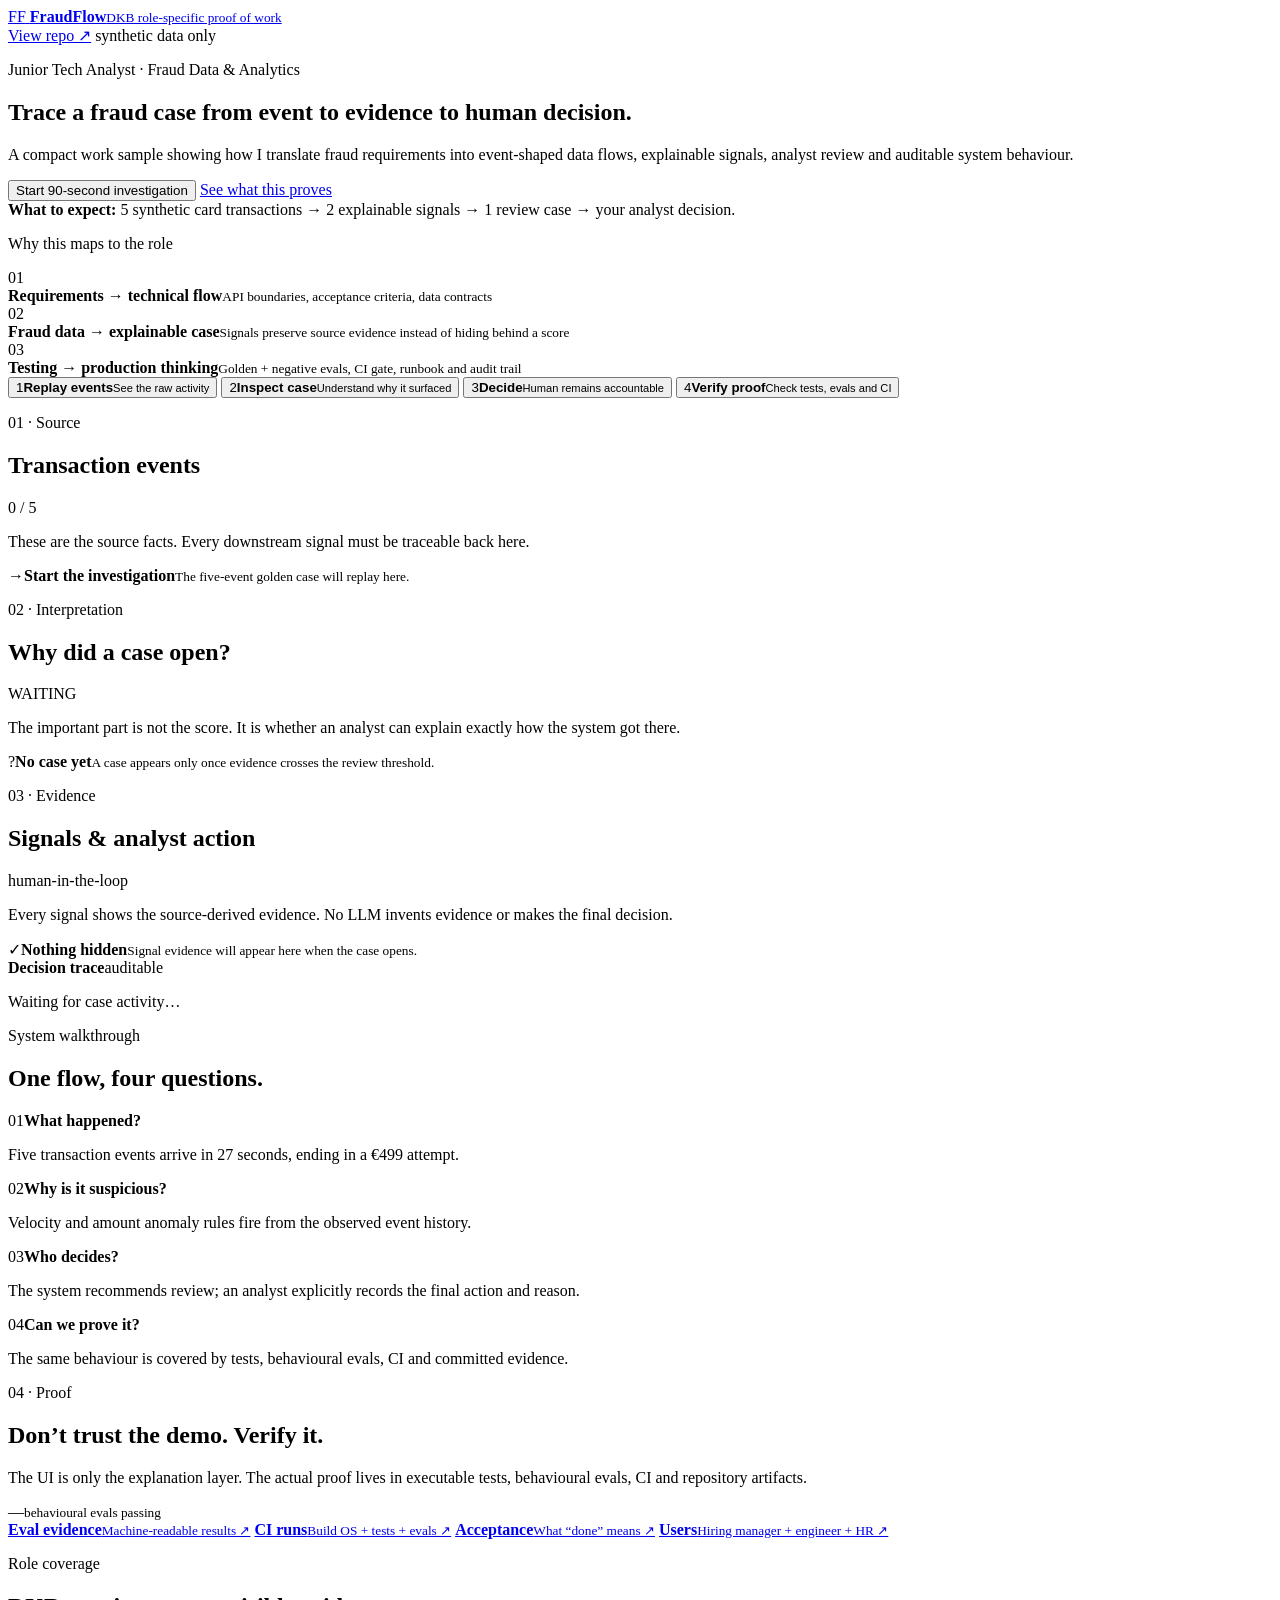
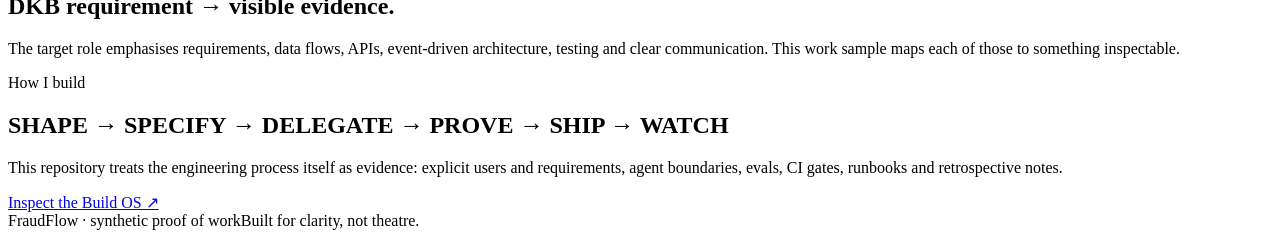
==== frontend/index.html @ 8049a1e5 "feat: rebuild proof around explicit users, guided UX and visible evidence" ====
<!doctype html>
<html lang="en">
<head>
  <meta charset="utf-8" />
  <meta name="viewport" content="width=device-width, initial-scale=1" />
  <title>FraudFlow — DKB Fraud Data Proof</title>
  <link rel="stylesheet" href="/ui/styles.css" />
</head>
<body>
  <main class="app-shell">
    <header class="topbar">
      <a class="brand" href="#top" aria-label="FraudFlow home">
        <span class="brand-mark">FF</span>
        <span><strong>FraudFlow</strong><small>DKB role-specific proof of work</small></span>
      </a>
      <div class="topbar-actions">
        <a class="quiet-link" href="https://github.com/mikelninh/fraudflow-dkb" target="_blank" rel="noreferrer">View repo ↗</a>
        <span class="status-chip"><span class="status-dot"></span> synthetic data only</span>
      </div>
    </header>

    <section class="hero" id="top">
      <div class="hero-copy">
        <p class="eyebrow">Junior Tech Analyst · Fraud Data & Analytics</p>
        <h1>Trace a fraud case from <span>event</span> to <span>evidence</span> to <span>human decision</span>.</h1>
        <p class="lede">A compact work sample showing how I translate fraud requirements into event-shaped data flows, explainable signals, analyst review and auditable system behaviour.</p>
        <div class="hero-actions">
          <button class="primary" id="startDemo">Start 90-second investigation</button>
          <a class="secondary" href="#proof">See what this proves</a>
        </div>
        <div class="hero-note"><strong>What to expect:</strong> 5 synthetic card transactions → 2 explainable signals → 1 review case → your analyst decision.</div>
      </div>
      <aside class="role-card">
        <p class="eyebrow">Why this maps to the role</p>
        <div class="role-row"><span>01</span><div><strong>Requirements → technical flow</strong><small>API boundaries, acceptance criteria, data contracts</small></div></div>
        <div class="role-row"><span>02</span><div><strong>Fraud data → explainable case</strong><small>Signals preserve source evidence instead of hiding behind a score</small></div></div>
        <div class="role-row"><span>03</span><div><strong>Testing → production thinking</strong><small>Golden + negative evals, CI gate, runbook and audit trail</small></div></div>
      </aside>
    </section>

    <section class="journey" aria-label="Investigation steps">
      <button class="journey-step active" data-step="1"><span>1</span><strong>Replay events</strong><small>See the raw activity</small></button>
      <button class="journey-step" data-step="2"><span>2</span><strong>Inspect case</strong><small>Understand why it surfaced</small></button>
      <button class="journey-step" data-step="3"><span>3</span><strong>Decide</strong><small>Human remains accountable</small></button>
      <button class="journey-step" data-step="4"><span>4</span><strong>Verify proof</strong><small>Check tests, evals and CI</small></button>
    </section>

    <section class="workspace" id="investigation">
      <article class="panel events-panel">
        <div class="panel-heading">
          <div><p class="eyebrow">01 · Source</p><h2>Transaction events</h2></div>
          <span class="mini-chip" id="eventCount">0 / 5</span>
        </div>
        <p class="panel-help">These are the source facts. Every downstream signal must be traceable back here.</p>
        <div id="eventStream" class="event-stream">
          <div class="empty-state"><span>→</span><strong>Start the investigation</strong><small>The five-event golden case will replay here.</small></div>
        </div>
      </article>

      <article class="panel case-panel">
        <div class="panel-heading">
          <div><p class="eyebrow">02 · Interpretation</p><h2>Why did a case open?</h2></div>
          <span class="decision-badge waiting" id="recommendation">WAITING</span>
        </div>
        <p class="panel-help">The important part is not the score. It is whether an analyst can explain exactly how the system got there.</p>
        <div id="caseView" class="case-empty">
          <div class="empty-state"><span>?</span><strong>No case yet</strong><small>A case appears only once evidence crosses the review threshold.</small></div>
        </div>
      </article>

      <article class="panel evidence-panel">
        <div class="panel-heading">
          <div><p class="eyebrow">03 · Evidence</p><h2>Signals & analyst action</h2></div>
          <span class="mini-chip">human-in-the-loop</span>
        </div>
        <p class="panel-help">Every signal shows the source-derived evidence. No LLM invents evidence or makes the final decision.</p>
        <div id="signalList" class="signal-list">
          <div class="empty-state compact"><span>✓</span><strong>Nothing hidden</strong><small>Signal evidence will appear here when the case opens.</small></div>
        </div>
        <div id="decisionControls"></div>
        <div class="audit-card">
          <div class="audit-title"><strong>Decision trace</strong><span>auditable</span></div>
          <div id="auditTrail" class="audit-list"><p>Waiting for case activity…</p></div>
        </div>
      </article>
    </section>

    <section class="explain-section">
      <div>
        <p class="eyebrow">System walkthrough</p>
        <h2>One flow, four questions.</h2>
      </div>
      <div class="question-grid">
        <article><span>01</span><strong>What happened?</strong><p>Five transaction events arrive in 27 seconds, ending in a €499 attempt.</p></article>
        <article><span>02</span><strong>Why is it suspicious?</strong><p>Velocity and amount anomaly rules fire from the observed event history.</p></article>
        <article><span>03</span><strong>Who decides?</strong><p>The system recommends review; an analyst explicitly records the final action and reason.</p></article>
        <article><span>04</span><strong>Can we prove it?</strong><p>The same behaviour is covered by tests, behavioural evals, CI and committed evidence.</p></article>
      </div>
    </section>

    <section class="proof-section" id="proof">
      <div class="proof-intro">
        <p class="eyebrow">04 · Proof</p>
        <h2>Don’t trust the demo. Verify it.</h2>
        <p>The UI is only the explanation layer. The actual proof lives in executable tests, behavioural evals, CI and repository artifacts.</p>
      </div>
      <div class="proof-dashboard">
        <div class="proof-score"><span id="proofScore">—</span><small>behavioural evals passing</small></div>
        <div class="proof-items" id="proofItems">
          <div class="skeleton"></div><div class="skeleton"></div><div class="skeleton"></div><div class="skeleton"></div>
        </div>
      </div>
      <div class="proof-links">
        <a href="https://github.com/mikelninh/fraudflow-dkb/blob/main/evidence/eval-results.json" target="_blank" rel="noreferrer"><strong>Eval evidence</strong><small>Machine-readable results ↗</small></a>
        <a href="https://github.com/mikelninh/fraudflow-dkb/actions" target="_blank" rel="noreferrer"><strong>CI runs</strong><small>Build OS + tests + evals ↗</small></a>
        <a href="https://github.com/mikelninh/fraudflow-dkb/blob/main/.ai-build/ACCEPTANCE.md" target="_blank" rel="noreferrer"><strong>Acceptance</strong><small>What “done” means ↗</small></a>
        <a href="https://github.com/mikelninh/fraudflow-dkb/blob/main/.ai-build/USERS.md" target="_blank" rel="noreferrer"><strong>Users</strong><small>Hiring manager + engineer + HR ↗</small></a>
      </div>
    </section>

    <section class="role-map-section">
      <div class="proof-intro">
        <p class="eyebrow">Role coverage</p>
        <h2>DKB requirement → visible evidence.</h2>
        <p>The target role emphasises requirements, data flows, APIs, event-driven architecture, testing and clear communication. This work sample maps each of those to something inspectable. </p>
      </div>
      <div class="role-map" id="roleMap"></div>
    </section>

    <section class="build-os">
      <p class="eyebrow">How I build</p>
      <h2>SHAPE → SPECIFY → DELEGATE → PROVE → SHIP → WATCH</h2>
      <p>This repository treats the engineering process itself as evidence: explicit users and requirements, agent boundaries, evals, CI gates, runbooks and retrospective notes.</p>
      <a href="https://github.com/mikelninh/fraudflow-dkb/tree/main/.ai-build" target="_blank" rel="noreferrer">Inspect the Build OS ↗</a>
    </section>

    <footer><span>FraudFlow · synthetic proof of work</span><span>Built for clarity, not theatre.</span></footer>
  </main>
  <script src="/ui/app.js" defer></script>
</body>
</html>
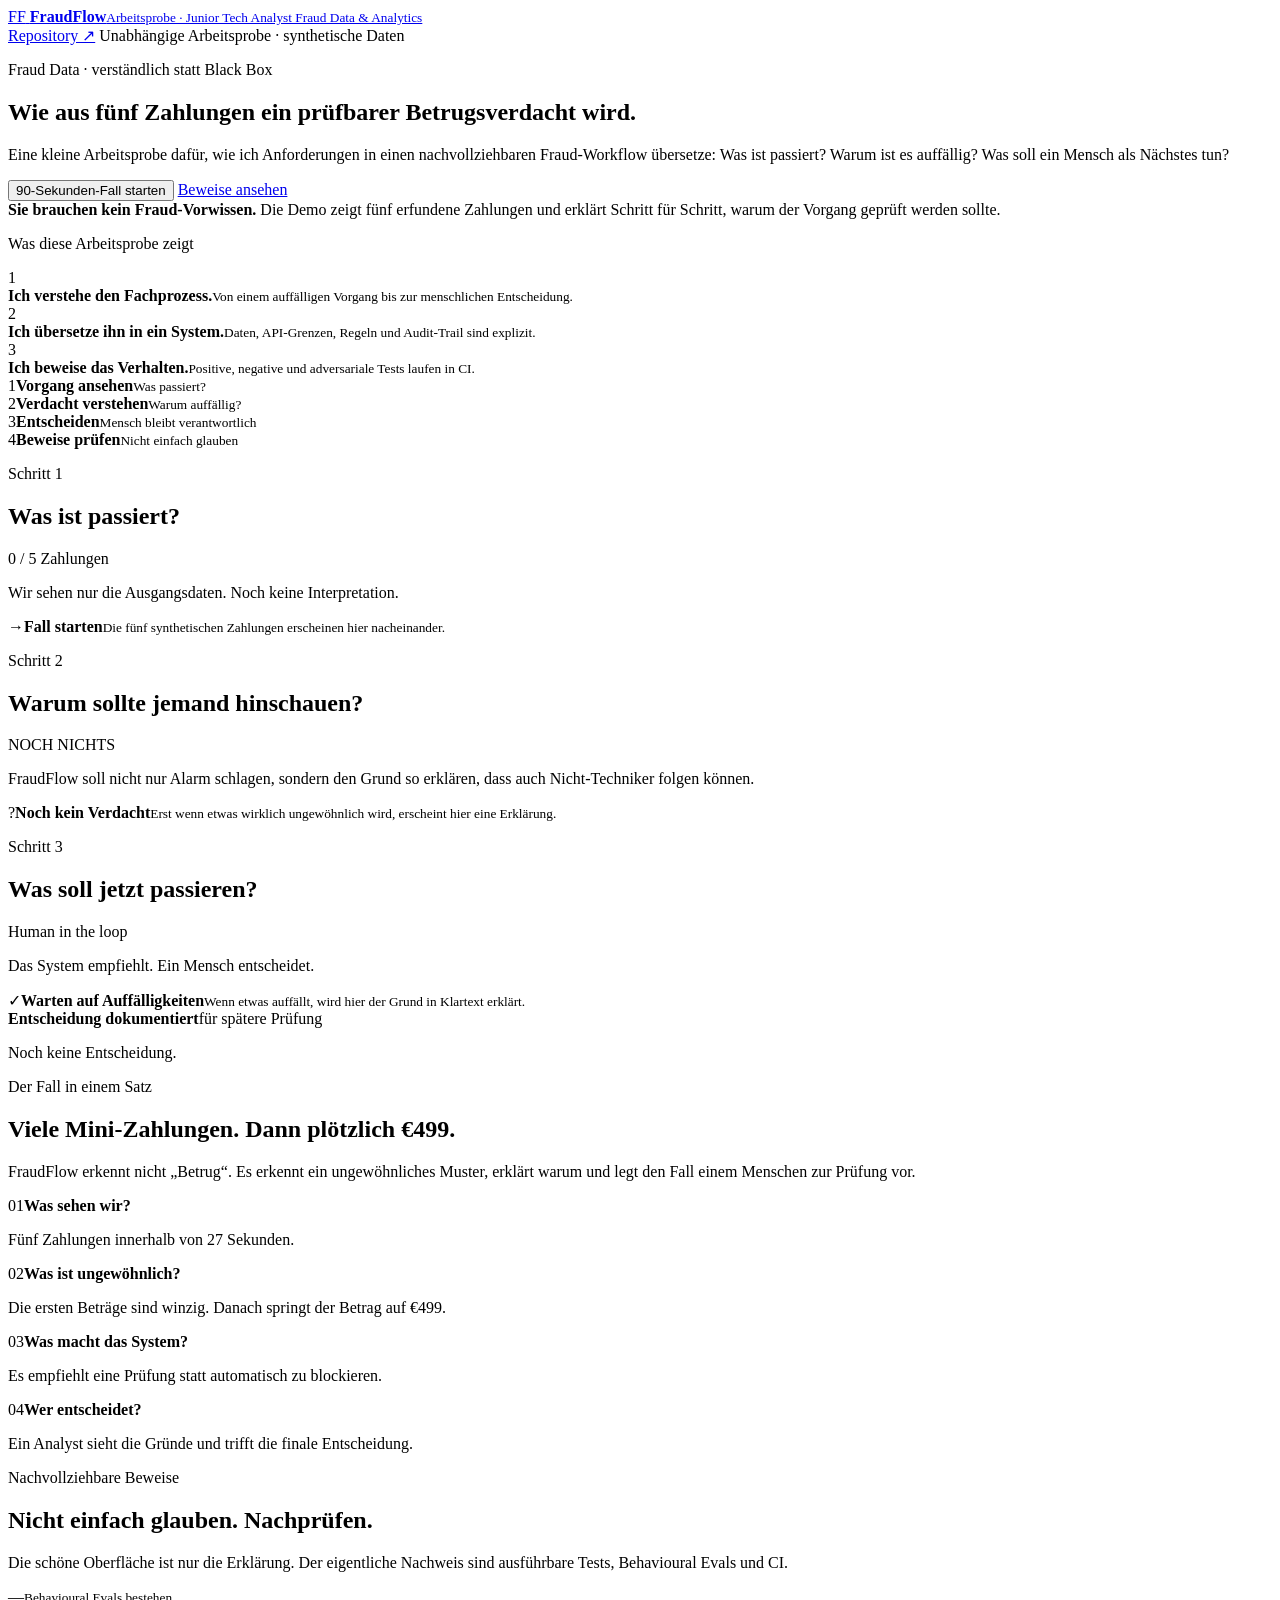
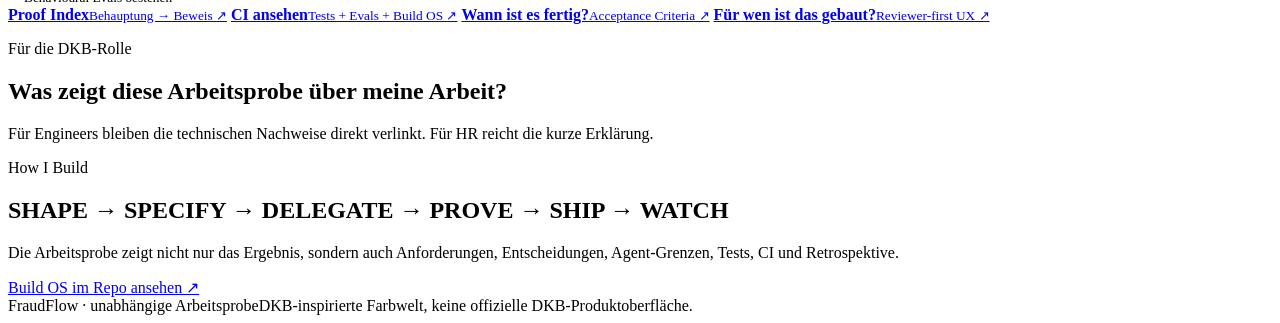
==== commit 99c654b2: "feat: simplify reviewer journey and use DKB-inspired blue" ====
--- a/frontend/index.html
+++ b/frontend/index.html
@@ -1,140 +1,141 @@
 <!doctype html>
-<html lang="en">
+<html lang="de">
 <head>
   <meta charset="utf-8" />
   <meta name="viewport" content="width=device-width, initial-scale=1" />
-  <title>FraudFlow — DKB Fraud Data Proof</title>
+  <title>FraudFlow — DKB Arbeitsprobe</title>
   <link rel="stylesheet" href="/ui/styles.css" />
 </head>
 <body>
   <main class="app-shell">
     <header class="topbar">
-      <a class="brand" href="#top" aria-label="FraudFlow home">
+      <a class="brand" href="#top" aria-label="FraudFlow Startseite">
         <span class="brand-mark">FF</span>
-        <span><strong>FraudFlow</strong><small>DKB role-specific proof of work</small></span>
+        <span><strong>FraudFlow</strong><small>Arbeitsprobe · Junior Tech Analyst Fraud Data & Analytics</small></span>
       </a>
       <div class="topbar-actions">
-        <a class="quiet-link" href="https://github.com/mikelninh/fraudflow-dkb" target="_blank" rel="noreferrer">View repo ↗</a>
-        <span class="status-chip"><span class="status-dot"></span> synthetic data only</span>
+        <a class="quiet-link" href="https://github.com/mikelninh/fraudflow-dkb" target="_blank" rel="noreferrer">Repository ↗</a>
+        <span class="status-chip">Unabhängige Arbeitsprobe · synthetische Daten</span>
       </div>
     </header>
 
     <section class="hero" id="top">
       <div class="hero-copy">
-        <p class="eyebrow">Junior Tech Analyst · Fraud Data & Analytics</p>
-        <h1>Trace a fraud case from <span>event</span> to <span>evidence</span> to <span>human decision</span>.</h1>
-        <p class="lede">A compact work sample showing how I translate fraud requirements into event-shaped data flows, explainable signals, analyst review and auditable system behaviour.</p>
+        <p class="eyebrow">Fraud Data · verständlich statt Black Box</p>
+        <h1>Wie aus fünf Zahlungen ein <span>prüfbarer Betrugsverdacht</span> wird.</h1>
+        <p class="lede">Eine kleine Arbeitsprobe dafür, wie ich Anforderungen in einen nachvollziehbaren Fraud-Workflow übersetze: Was ist passiert? Warum ist es auffällig? Was soll ein Mensch als Nächstes tun?</p>
         <div class="hero-actions">
-          <button class="primary" id="startDemo">Start 90-second investigation</button>
-          <a class="secondary" href="#proof">See what this proves</a>
+          <button class="primary" id="startDemo">90-Sekunden-Fall starten</button>
+          <a class="secondary" href="#proof">Beweise ansehen</a>
         </div>
-        <div class="hero-note"><strong>What to expect:</strong> 5 synthetic card transactions → 2 explainable signals → 1 review case → your analyst decision.</div>
+        <div class="hero-note"><strong>Sie brauchen kein Fraud-Vorwissen.</strong> Die Demo zeigt fünf erfundene Zahlungen und erklärt Schritt für Schritt, warum der Vorgang geprüft werden sollte.</div>
       </div>
       <aside class="role-card">
-        <p class="eyebrow">Why this maps to the role</p>
-        <div class="role-row"><span>01</span><div><strong>Requirements → technical flow</strong><small>API boundaries, acceptance criteria, data contracts</small></div></div>
-        <div class="role-row"><span>02</span><div><strong>Fraud data → explainable case</strong><small>Signals preserve source evidence instead of hiding behind a score</small></div></div>
-        <div class="role-row"><span>03</span><div><strong>Testing → production thinking</strong><small>Golden + negative evals, CI gate, runbook and audit trail</small></div></div>
+        <p class="eyebrow">Was diese Arbeitsprobe zeigt</p>
+        <div class="role-row"><span>1</span><div><strong>Ich verstehe den Fachprozess.</strong><small>Von einem auffälligen Vorgang bis zur menschlichen Entscheidung.</small></div></div>
+        <div class="role-row"><span>2</span><div><strong>Ich übersetze ihn in ein System.</strong><small>Daten, API-Grenzen, Regeln und Audit-Trail sind explizit.</small></div></div>
+        <div class="role-row"><span>3</span><div><strong>Ich beweise das Verhalten.</strong><small>Positive, negative und adversariale Tests laufen in CI.</small></div></div>
       </aside>
     </section>
 
-    <section class="journey" aria-label="Investigation steps">
-      <button class="journey-step active" data-step="1"><span>1</span><strong>Replay events</strong><small>See the raw activity</small></button>
-      <button class="journey-step" data-step="2"><span>2</span><strong>Inspect case</strong><small>Understand why it surfaced</small></button>
-      <button class="journey-step" data-step="3"><span>3</span><strong>Decide</strong><small>Human remains accountable</small></button>
-      <button class="journey-step" data-step="4"><span>4</span><strong>Verify proof</strong><small>Check tests, evals and CI</small></button>
+    <section class="journey" aria-label="Ablauf">
+      <div class="journey-step active"><span>1</span><strong>Vorgang ansehen</strong><small>Was passiert?</small></div>
+      <div class="journey-step"><span>2</span><strong>Verdacht verstehen</strong><small>Warum auffällig?</small></div>
+      <div class="journey-step"><span>3</span><strong>Entscheiden</strong><small>Mensch bleibt verantwortlich</small></div>
+      <div class="journey-step"><span>4</span><strong>Beweise prüfen</strong><small>Nicht einfach glauben</small></div>
     </section>
 
     <section class="workspace" id="investigation">
       <article class="panel events-panel">
         <div class="panel-heading">
-          <div><p class="eyebrow">01 · Source</p><h2>Transaction events</h2></div>
-          <span class="mini-chip" id="eventCount">0 / 5</span>
+          <div><p class="eyebrow">Schritt 1</p><h2>Was ist passiert?</h2></div>
+          <span class="mini-chip" id="eventCount">0 / 5 Zahlungen</span>
         </div>
-        <p class="panel-help">These are the source facts. Every downstream signal must be traceable back here.</p>
+        <p class="panel-help">Wir sehen nur die Ausgangsdaten. Noch keine Interpretation.</p>
         <div id="eventStream" class="event-stream">
-          <div class="empty-state"><span>→</span><strong>Start the investigation</strong><small>The five-event golden case will replay here.</small></div>
+          <div class="empty-state"><span>→</span><strong>Fall starten</strong><small>Die fünf synthetischen Zahlungen erscheinen hier nacheinander.</small></div>
         </div>
       </article>
 
       <article class="panel case-panel">
         <div class="panel-heading">
-          <div><p class="eyebrow">02 · Interpretation</p><h2>Why did a case open?</h2></div>
-          <span class="decision-badge waiting" id="recommendation">WAITING</span>
+          <div><p class="eyebrow">Schritt 2</p><h2>Warum sollte jemand hinschauen?</h2></div>
+          <span class="decision-badge waiting" id="recommendation">NOCH NICHTS</span>
         </div>
-        <p class="panel-help">The important part is not the score. It is whether an analyst can explain exactly how the system got there.</p>
+        <p class="panel-help">FraudFlow soll nicht nur Alarm schlagen, sondern den Grund so erklären, dass auch Nicht-Techniker folgen können.</p>
         <div id="caseView" class="case-empty">
-          <div class="empty-state"><span>?</span><strong>No case yet</strong><small>A case appears only once evidence crosses the review threshold.</small></div>
+          <div class="empty-state"><span>?</span><strong>Noch kein Verdacht</strong><small>Erst wenn etwas wirklich ungewöhnlich wird, erscheint hier eine Erklärung.</small></div>
         </div>
       </article>
 
       <article class="panel evidence-panel">
         <div class="panel-heading">
-          <div><p class="eyebrow">03 · Evidence</p><h2>Signals & analyst action</h2></div>
-          <span class="mini-chip">human-in-the-loop</span>
+          <div><p class="eyebrow">Schritt 3</p><h2>Was soll jetzt passieren?</h2></div>
+          <span class="mini-chip">Human in the loop</span>
         </div>
-        <p class="panel-help">Every signal shows the source-derived evidence. No LLM invents evidence or makes the final decision.</p>
+        <p class="panel-help">Das System empfiehlt. Ein Mensch entscheidet.</p>
         <div id="signalList" class="signal-list">
-          <div class="empty-state compact"><span>✓</span><strong>Nothing hidden</strong><small>Signal evidence will appear here when the case opens.</small></div>
+          <div class="empty-state compact"><span>✓</span><strong>Warten auf Auffälligkeiten</strong><small>Wenn etwas auffällt, wird hier der Grund in Klartext erklärt.</small></div>
         </div>
         <div id="decisionControls"></div>
         <div class="audit-card">
-          <div class="audit-title"><strong>Decision trace</strong><span>auditable</span></div>
-          <div id="auditTrail" class="audit-list"><p>Waiting for case activity…</p></div>
+          <div class="audit-title"><strong>Entscheidung dokumentiert</strong><span>für spätere Prüfung</span></div>
+          <div id="auditTrail" class="audit-list"><p>Noch keine Entscheidung.</p></div>
         </div>
       </article>
     </section>
 
     <section class="explain-section">
       <div>
-        <p class="eyebrow">System walkthrough</p>
-        <h2>One flow, four questions.</h2>
+        <p class="eyebrow">Der Fall in einem Satz</p>
+        <h2>Viele Mini-Zahlungen. Dann plötzlich €499.</h2>
+        <p class="section-copy">FraudFlow erkennt nicht „Betrug“. Es erkennt ein ungewöhnliches Muster, erklärt warum und legt den Fall einem Menschen zur Prüfung vor.</p>
       </div>
       <div class="question-grid">
-        <article><span>01</span><strong>What happened?</strong><p>Five transaction events arrive in 27 seconds, ending in a €499 attempt.</p></article>
-        <article><span>02</span><strong>Why is it suspicious?</strong><p>Velocity and amount anomaly rules fire from the observed event history.</p></article>
-        <article><span>03</span><strong>Who decides?</strong><p>The system recommends review; an analyst explicitly records the final action and reason.</p></article>
-        <article><span>04</span><strong>Can we prove it?</strong><p>The same behaviour is covered by tests, behavioural evals, CI and committed evidence.</p></article>
+        <article><span>01</span><strong>Was sehen wir?</strong><p>Fünf Zahlungen innerhalb von 27 Sekunden.</p></article>
+        <article><span>02</span><strong>Was ist ungewöhnlich?</strong><p>Die ersten Beträge sind winzig. Danach springt der Betrag auf €499.</p></article>
+        <article><span>03</span><strong>Was macht das System?</strong><p>Es empfiehlt eine Prüfung statt automatisch zu blockieren.</p></article>
+        <article><span>04</span><strong>Wer entscheidet?</strong><p>Ein Analyst sieht die Gründe und trifft die finale Entscheidung.</p></article>
       </div>
     </section>
 
     <section class="proof-section" id="proof">
       <div class="proof-intro">
-        <p class="eyebrow">04 · Proof</p>
-        <h2>Don’t trust the demo. Verify it.</h2>
-        <p>The UI is only the explanation layer. The actual proof lives in executable tests, behavioural evals, CI and repository artifacts.</p>
+        <p class="eyebrow">Nachvollziehbare Beweise</p>
+        <h2>Nicht einfach glauben. Nachprüfen.</h2>
+        <p>Die schöne Oberfläche ist nur die Erklärung. Der eigentliche Nachweis sind ausführbare Tests, Behavioural Evals und CI.</p>
       </div>
       <div class="proof-dashboard">
-        <div class="proof-score"><span id="proofScore">—</span><small>behavioural evals passing</small></div>
+        <div class="proof-score"><span id="proofScore">—</span><small>Behavioural Evals bestehen</small></div>
         <div class="proof-items" id="proofItems">
           <div class="skeleton"></div><div class="skeleton"></div><div class="skeleton"></div><div class="skeleton"></div>
         </div>
       </div>
       <div class="proof-links">
-        <a href="https://github.com/mikelninh/fraudflow-dkb/blob/main/evidence/eval-results.json" target="_blank" rel="noreferrer"><strong>Eval evidence</strong><small>Machine-readable results ↗</small></a>
-        <a href="https://github.com/mikelninh/fraudflow-dkb/actions" target="_blank" rel="noreferrer"><strong>CI runs</strong><small>Build OS + tests + evals ↗</small></a>
-        <a href="https://github.com/mikelninh/fraudflow-dkb/blob/main/.ai-build/ACCEPTANCE.md" target="_blank" rel="noreferrer"><strong>Acceptance</strong><small>What “done” means ↗</small></a>
-        <a href="https://github.com/mikelninh/fraudflow-dkb/blob/main/.ai-build/USERS.md" target="_blank" rel="noreferrer"><strong>Users</strong><small>Hiring manager + engineer + HR ↗</small></a>
+        <a href="https://github.com/mikelninh/fraudflow-dkb/blob/main/evidence/PROOF_INDEX.md" target="_blank" rel="noreferrer"><strong>Proof Index</strong><small>Behauptung → Beweis ↗</small></a>
+        <a href="https://github.com/mikelninh/fraudflow-dkb/actions" target="_blank" rel="noreferrer"><strong>CI ansehen</strong><small>Tests + Evals + Build OS ↗</small></a>
+        <a href="https://github.com/mikelninh/fraudflow-dkb/blob/main/.ai-build/ACCEPTANCE.md" target="_blank" rel="noreferrer"><strong>Wann ist es fertig?</strong><small>Acceptance Criteria ↗</small></a>
+        <a href="https://github.com/mikelninh/fraudflow-dkb/blob/main/docs/UX_PRINCIPLES.md" target="_blank" rel="noreferrer"><strong>Für wen ist das gebaut?</strong><small>Reviewer-first UX ↗</small></a>
       </div>
     </section>
 
     <section class="role-map-section">
       <div class="proof-intro">
-        <p class="eyebrow">Role coverage</p>
-        <h2>DKB requirement → visible evidence.</h2>
-        <p>The target role emphasises requirements, data flows, APIs, event-driven architecture, testing and clear communication. This work sample maps each of those to something inspectable. </p>
+        <p class="eyebrow">Für die DKB-Rolle</p>
+        <h2>Was zeigt diese Arbeitsprobe über meine Arbeit?</h2>
+        <p>Für Engineers bleiben die technischen Nachweise direkt verlinkt. Für HR reicht die kurze Erklärung.</p>
       </div>
       <div class="role-map" id="roleMap"></div>
     </section>
 
     <section class="build-os">
-      <p class="eyebrow">How I build</p>
+      <p class="eyebrow">How I Build</p>
       <h2>SHAPE → SPECIFY → DELEGATE → PROVE → SHIP → WATCH</h2>
-      <p>This repository treats the engineering process itself as evidence: explicit users and requirements, agent boundaries, evals, CI gates, runbooks and retrospective notes.</p>
-      <a href="https://github.com/mikelninh/fraudflow-dkb/tree/main/.ai-build" target="_blank" rel="noreferrer">Inspect the Build OS ↗</a>
+      <p>Die Arbeitsprobe zeigt nicht nur das Ergebnis, sondern auch Anforderungen, Entscheidungen, Agent-Grenzen, Tests, CI und Retrospektive.</p>
+      <a href="https://github.com/mikelninh/fraudflow-dkb/tree/main/.ai-build" target="_blank" rel="noreferrer">Build OS im Repo ansehen ↗</a>
     </section>
 
-    <footer><span>FraudFlow · synthetic proof of work</span><span>Built for clarity, not theatre.</span></footer>
+    <footer><span>FraudFlow · unabhängige Arbeitsprobe</span><span>DKB-inspirierte Farbwelt, keine offizielle DKB-Produktoberfläche.</span></footer>
   </main>
   <script src="/ui/app.js" defer></script>
 </body>
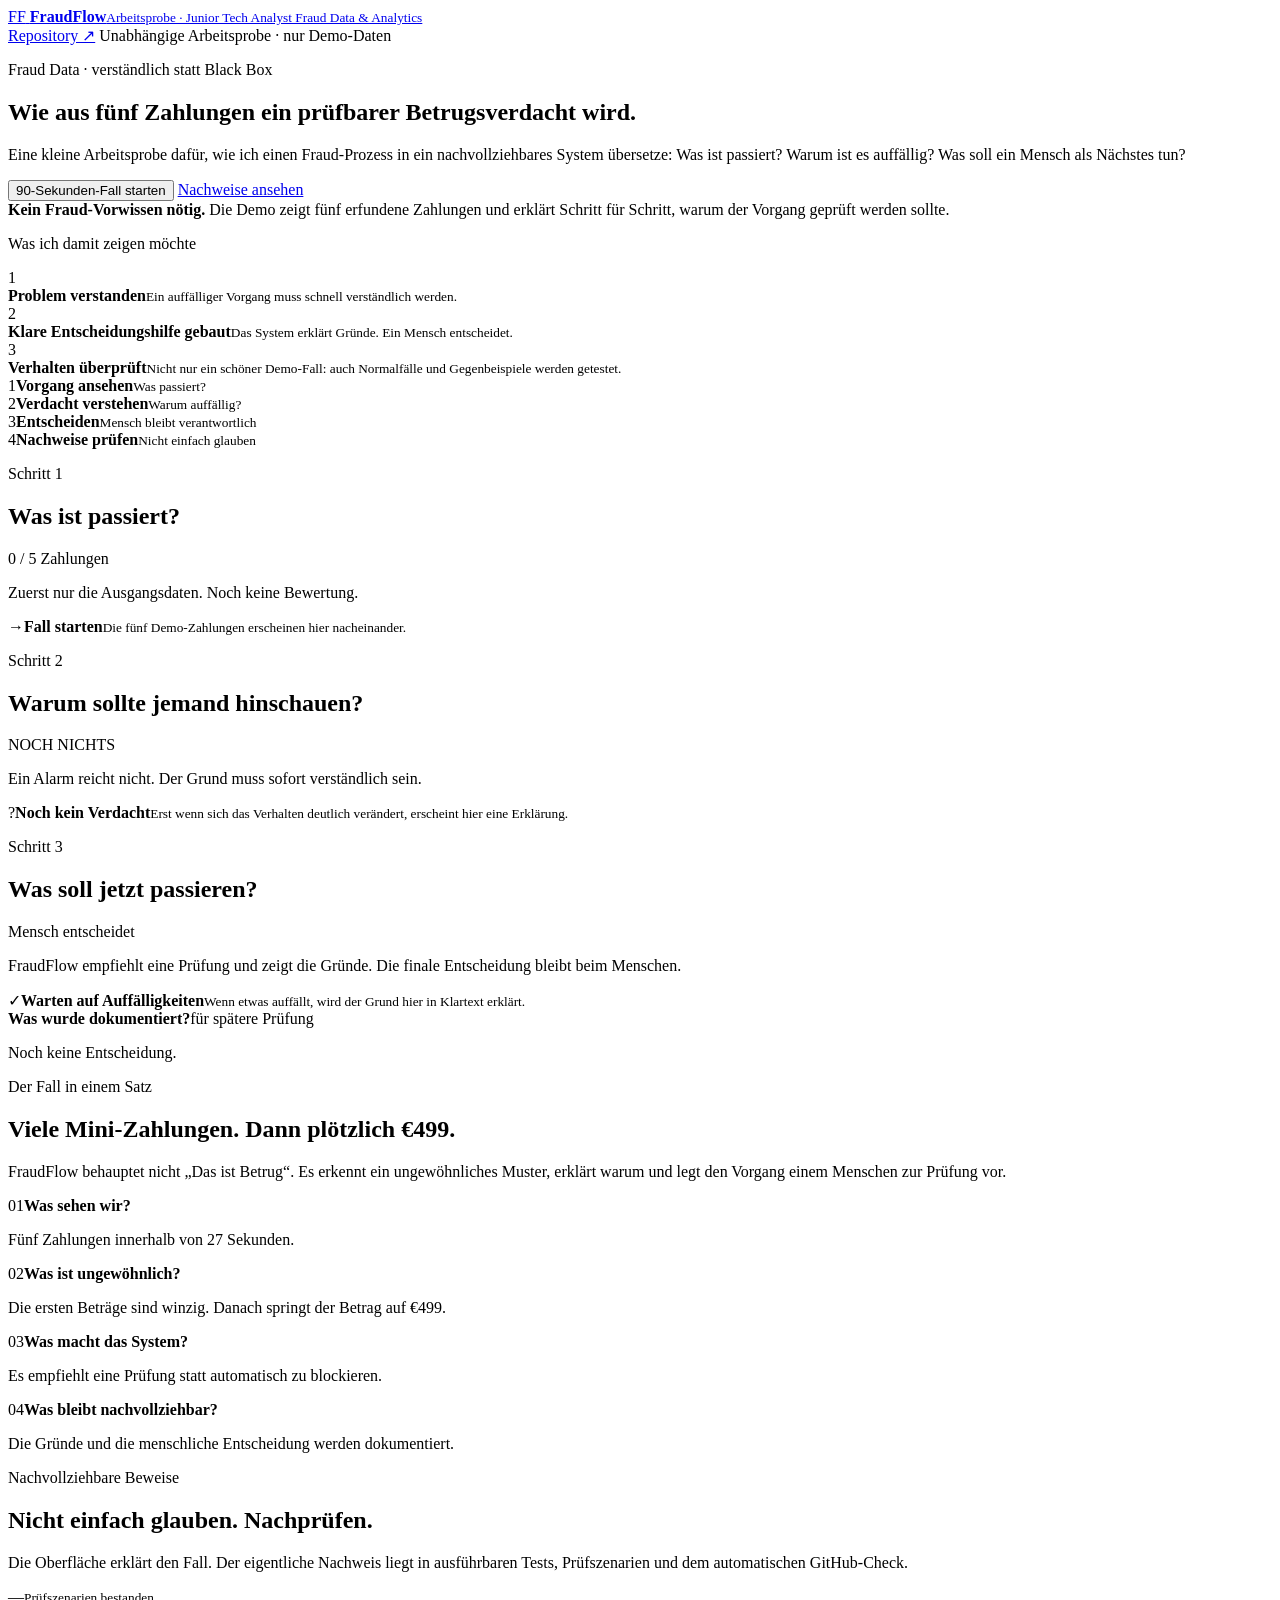
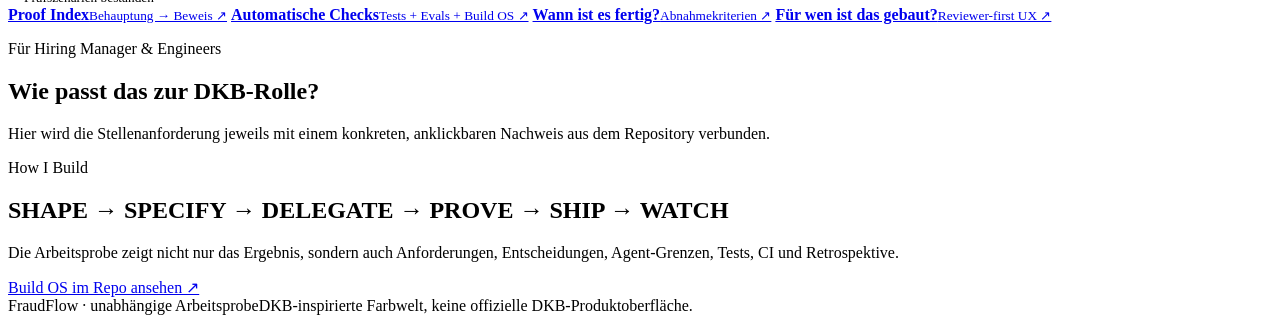
==== commit b0b14b61: "ux: make first 90 seconds recruiter-friendly" ====
--- a/frontend/index.html
+++ b/frontend/index.html
@@ -4,7 +4,7 @@
   <meta charset="utf-8" />
   <meta name="viewport" content="width=device-width, initial-scale=1" />
   <title>FraudFlow — DKB Arbeitsprobe</title>
-  <link rel="stylesheet" href="/ui/styles.css" />
+  <link rel="stylesheet" href="./ui/styles.css" />
 </head>
 <body>
   <main class="app-shell">
@@ -15,7 +15,7 @@
       </a>
       <div class="topbar-actions">
         <a class="quiet-link" href="https://github.com/mikelninh/fraudflow-dkb" target="_blank" rel="noreferrer">Repository ↗</a>
-        <span class="status-chip">Unabhängige Arbeitsprobe · synthetische Daten</span>
+        <span class="status-chip">Unabhängige Arbeitsprobe · nur Demo-Daten</span>
       </div>
     </header>
 
@@ -23,18 +23,18 @@
       <div class="hero-copy">
         <p class="eyebrow">Fraud Data · verständlich statt Black Box</p>
         <h1>Wie aus fünf Zahlungen ein <span>prüfbarer Betrugsverdacht</span> wird.</h1>
-        <p class="lede">Eine kleine Arbeitsprobe dafür, wie ich Anforderungen in einen nachvollziehbaren Fraud-Workflow übersetze: Was ist passiert? Warum ist es auffällig? Was soll ein Mensch als Nächstes tun?</p>
+        <p class="lede">Eine kleine Arbeitsprobe dafür, wie ich einen Fraud-Prozess in ein nachvollziehbares System übersetze: Was ist passiert? Warum ist es auffällig? Was soll ein Mensch als Nächstes tun?</p>
         <div class="hero-actions">
           <button class="primary" id="startDemo">90-Sekunden-Fall starten</button>
-          <a class="secondary" href="#proof">Beweise ansehen</a>
+          <a class="secondary" href="#proof">Nachweise ansehen</a>
         </div>
-        <div class="hero-note"><strong>Sie brauchen kein Fraud-Vorwissen.</strong> Die Demo zeigt fünf erfundene Zahlungen und erklärt Schritt für Schritt, warum der Vorgang geprüft werden sollte.</div>
+        <div class="hero-note"><strong>Kein Fraud-Vorwissen nötig.</strong> Die Demo zeigt fünf erfundene Zahlungen und erklärt Schritt für Schritt, warum der Vorgang geprüft werden sollte.</div>
       </div>
       <aside class="role-card">
-        <p class="eyebrow">Was diese Arbeitsprobe zeigt</p>
-        <div class="role-row"><span>1</span><div><strong>Ich verstehe den Fachprozess.</strong><small>Von einem auffälligen Vorgang bis zur menschlichen Entscheidung.</small></div></div>
-        <div class="role-row"><span>2</span><div><strong>Ich übersetze ihn in ein System.</strong><small>Daten, API-Grenzen, Regeln und Audit-Trail sind explizit.</small></div></div>
-        <div class="role-row"><span>3</span><div><strong>Ich beweise das Verhalten.</strong><small>Positive, negative und adversariale Tests laufen in CI.</small></div></div>
+        <p class="eyebrow">Was ich damit zeigen möchte</p>
+        <div class="role-row"><span>1</span><div><strong>Problem verstanden</strong><small>Ein auffälliger Vorgang muss schnell verständlich werden.</small></div></div>
+        <div class="role-row"><span>2</span><div><strong>Klare Entscheidungshilfe gebaut</strong><small>Das System erklärt Gründe. Ein Mensch entscheidet.</small></div></div>
+        <div class="role-row"><span>3</span><div><strong>Verhalten überprüft</strong><small>Nicht nur ein schöner Demo-Fall: auch Normalfälle und Gegenbeispiele werden getestet.</small></div></div>
       </aside>
     </section>
 
@@ -42,7 +42,7 @@
       <div class="journey-step active"><span>1</span><strong>Vorgang ansehen</strong><small>Was passiert?</small></div>
       <div class="journey-step"><span>2</span><strong>Verdacht verstehen</strong><small>Warum auffällig?</small></div>
       <div class="journey-step"><span>3</span><strong>Entscheiden</strong><small>Mensch bleibt verantwortlich</small></div>
-      <div class="journey-step"><span>4</span><strong>Beweise prüfen</strong><small>Nicht einfach glauben</small></div>
+      <div class="journey-step"><span>4</span><strong>Nachweise prüfen</strong><small>Nicht einfach glauben</small></div>
     </section>
 
     <section class="workspace" id="investigation">
@@ -51,9 +51,9 @@
           <div><p class="eyebrow">Schritt 1</p><h2>Was ist passiert?</h2></div>
           <span class="mini-chip" id="eventCount">0 / 5 Zahlungen</span>
         </div>
-        <p class="panel-help">Wir sehen nur die Ausgangsdaten. Noch keine Interpretation.</p>
+        <p class="panel-help">Zuerst nur die Ausgangsdaten. Noch keine Bewertung.</p>
         <div id="eventStream" class="event-stream">
-          <div class="empty-state"><span>→</span><strong>Fall starten</strong><small>Die fünf synthetischen Zahlungen erscheinen hier nacheinander.</small></div>
+          <div class="empty-state"><span>→</span><strong>Fall starten</strong><small>Die fünf Demo-Zahlungen erscheinen hier nacheinander.</small></div>
         </div>
       </article>
 
@@ -62,24 +62,24 @@
           <div><p class="eyebrow">Schritt 2</p><h2>Warum sollte jemand hinschauen?</h2></div>
           <span class="decision-badge waiting" id="recommendation">NOCH NICHTS</span>
         </div>
-        <p class="panel-help">FraudFlow soll nicht nur Alarm schlagen, sondern den Grund so erklären, dass auch Nicht-Techniker folgen können.</p>
+        <p class="panel-help">Ein Alarm reicht nicht. Der Grund muss sofort verständlich sein.</p>
         <div id="caseView" class="case-empty">
-          <div class="empty-state"><span>?</span><strong>Noch kein Verdacht</strong><small>Erst wenn etwas wirklich ungewöhnlich wird, erscheint hier eine Erklärung.</small></div>
+          <div class="empty-state"><span>?</span><strong>Noch kein Verdacht</strong><small>Erst wenn sich das Verhalten deutlich verändert, erscheint hier eine Erklärung.</small></div>
         </div>
       </article>
 
       <article class="panel evidence-panel">
         <div class="panel-heading">
           <div><p class="eyebrow">Schritt 3</p><h2>Was soll jetzt passieren?</h2></div>
-          <span class="mini-chip">Human in the loop</span>
+          <span class="mini-chip">Mensch entscheidet</span>
         </div>
-        <p class="panel-help">Das System empfiehlt. Ein Mensch entscheidet.</p>
+        <p class="panel-help">FraudFlow empfiehlt eine Prüfung und zeigt die Gründe. Die finale Entscheidung bleibt beim Menschen.</p>
         <div id="signalList" class="signal-list">
-          <div class="empty-state compact"><span>✓</span><strong>Warten auf Auffälligkeiten</strong><small>Wenn etwas auffällt, wird hier der Grund in Klartext erklärt.</small></div>
+          <div class="empty-state compact"><span>✓</span><strong>Warten auf Auffälligkeiten</strong><small>Wenn etwas auffällt, wird der Grund hier in Klartext erklärt.</small></div>
         </div>
         <div id="decisionControls"></div>
         <div class="audit-card">
-          <div class="audit-title"><strong>Entscheidung dokumentiert</strong><span>für spätere Prüfung</span></div>
+          <div class="audit-title"><strong>Was wurde dokumentiert?</strong><span>für spätere Prüfung</span></div>
           <div id="auditTrail" class="audit-list"><p>Noch keine Entscheidung.</p></div>
         </div>
       </article>
@@ -89,13 +89,13 @@
       <div>
         <p class="eyebrow">Der Fall in einem Satz</p>
         <h2>Viele Mini-Zahlungen. Dann plötzlich €499.</h2>
-        <p class="section-copy">FraudFlow erkennt nicht „Betrug“. Es erkennt ein ungewöhnliches Muster, erklärt warum und legt den Fall einem Menschen zur Prüfung vor.</p>
+        <p class="section-copy">FraudFlow behauptet nicht „Das ist Betrug“. Es erkennt ein ungewöhnliches Muster, erklärt warum und legt den Vorgang einem Menschen zur Prüfung vor.</p>
       </div>
       <div class="question-grid">
         <article><span>01</span><strong>Was sehen wir?</strong><p>Fünf Zahlungen innerhalb von 27 Sekunden.</p></article>
         <article><span>02</span><strong>Was ist ungewöhnlich?</strong><p>Die ersten Beträge sind winzig. Danach springt der Betrag auf €499.</p></article>
         <article><span>03</span><strong>Was macht das System?</strong><p>Es empfiehlt eine Prüfung statt automatisch zu blockieren.</p></article>
-        <article><span>04</span><strong>Wer entscheidet?</strong><p>Ein Analyst sieht die Gründe und trifft die finale Entscheidung.</p></article>
+        <article><span>04</span><strong>Was bleibt nachvollziehbar?</strong><p>Die Gründe und die menschliche Entscheidung werden dokumentiert.</p></article>
       </div>
     </section>
 
@@ -103,27 +103,27 @@
       <div class="proof-intro">
         <p class="eyebrow">Nachvollziehbare Beweise</p>
         <h2>Nicht einfach glauben. Nachprüfen.</h2>
-        <p>Die schöne Oberfläche ist nur die Erklärung. Der eigentliche Nachweis sind ausführbare Tests, Behavioural Evals und CI.</p>
+        <p>Die Oberfläche erklärt den Fall. Der eigentliche Nachweis liegt in ausführbaren Tests, Prüfszenarien und dem automatischen GitHub-Check.</p>
       </div>
       <div class="proof-dashboard">
-        <div class="proof-score"><span id="proofScore">—</span><small>Behavioural Evals bestehen</small></div>
+        <div class="proof-score"><span id="proofScore">—</span><small>Prüfszenarien bestanden</small></div>
         <div class="proof-items" id="proofItems">
           <div class="skeleton"></div><div class="skeleton"></div><div class="skeleton"></div><div class="skeleton"></div>
         </div>
       </div>
       <div class="proof-links">
         <a href="https://github.com/mikelninh/fraudflow-dkb/blob/main/evidence/PROOF_INDEX.md" target="_blank" rel="noreferrer"><strong>Proof Index</strong><small>Behauptung → Beweis ↗</small></a>
-        <a href="https://github.com/mikelninh/fraudflow-dkb/actions" target="_blank" rel="noreferrer"><strong>CI ansehen</strong><small>Tests + Evals + Build OS ↗</small></a>
-        <a href="https://github.com/mikelninh/fraudflow-dkb/blob/main/.ai-build/ACCEPTANCE.md" target="_blank" rel="noreferrer"><strong>Wann ist es fertig?</strong><small>Acceptance Criteria ↗</small></a>
+        <a href="https://github.com/mikelninh/fraudflow-dkb/actions" target="_blank" rel="noreferrer"><strong>Automatische Checks</strong><small>Tests + Evals + Build OS ↗</small></a>
+        <a href="https://github.com/mikelninh/fraudflow-dkb/blob/main/.ai-build/ACCEPTANCE.md" target="_blank" rel="noreferrer"><strong>Wann ist es fertig?</strong><small>Abnahmekriterien ↗</small></a>
         <a href="https://github.com/mikelninh/fraudflow-dkb/blob/main/docs/UX_PRINCIPLES.md" target="_blank" rel="noreferrer"><strong>Für wen ist das gebaut?</strong><small>Reviewer-first UX ↗</small></a>
       </div>
     </section>
 
     <section class="role-map-section">
       <div class="proof-intro">
-        <p class="eyebrow">Für die DKB-Rolle</p>
-        <h2>Was zeigt diese Arbeitsprobe über meine Arbeit?</h2>
-        <p>Für Engineers bleiben die technischen Nachweise direkt verlinkt. Für HR reicht die kurze Erklärung.</p>
+        <p class="eyebrow">Für Hiring Manager & Engineers</p>
+        <h2>Wie passt das zur DKB-Rolle?</h2>
+        <p>Hier wird die Stellenanforderung jeweils mit einem konkreten, anklickbaren Nachweis aus dem Repository verbunden.</p>
       </div>
       <div class="role-map" id="roleMap"></div>
     </section>
@@ -137,6 +137,6 @@
 
     <footer><span>FraudFlow · unabhängige Arbeitsprobe</span><span>DKB-inspirierte Farbwelt, keine offizielle DKB-Produktoberfläche.</span></footer>
   </main>
-  <script src="/ui/app.js" defer></script>
+  <script src="./ui/app.js" defer></script>
 </body>
 </html>
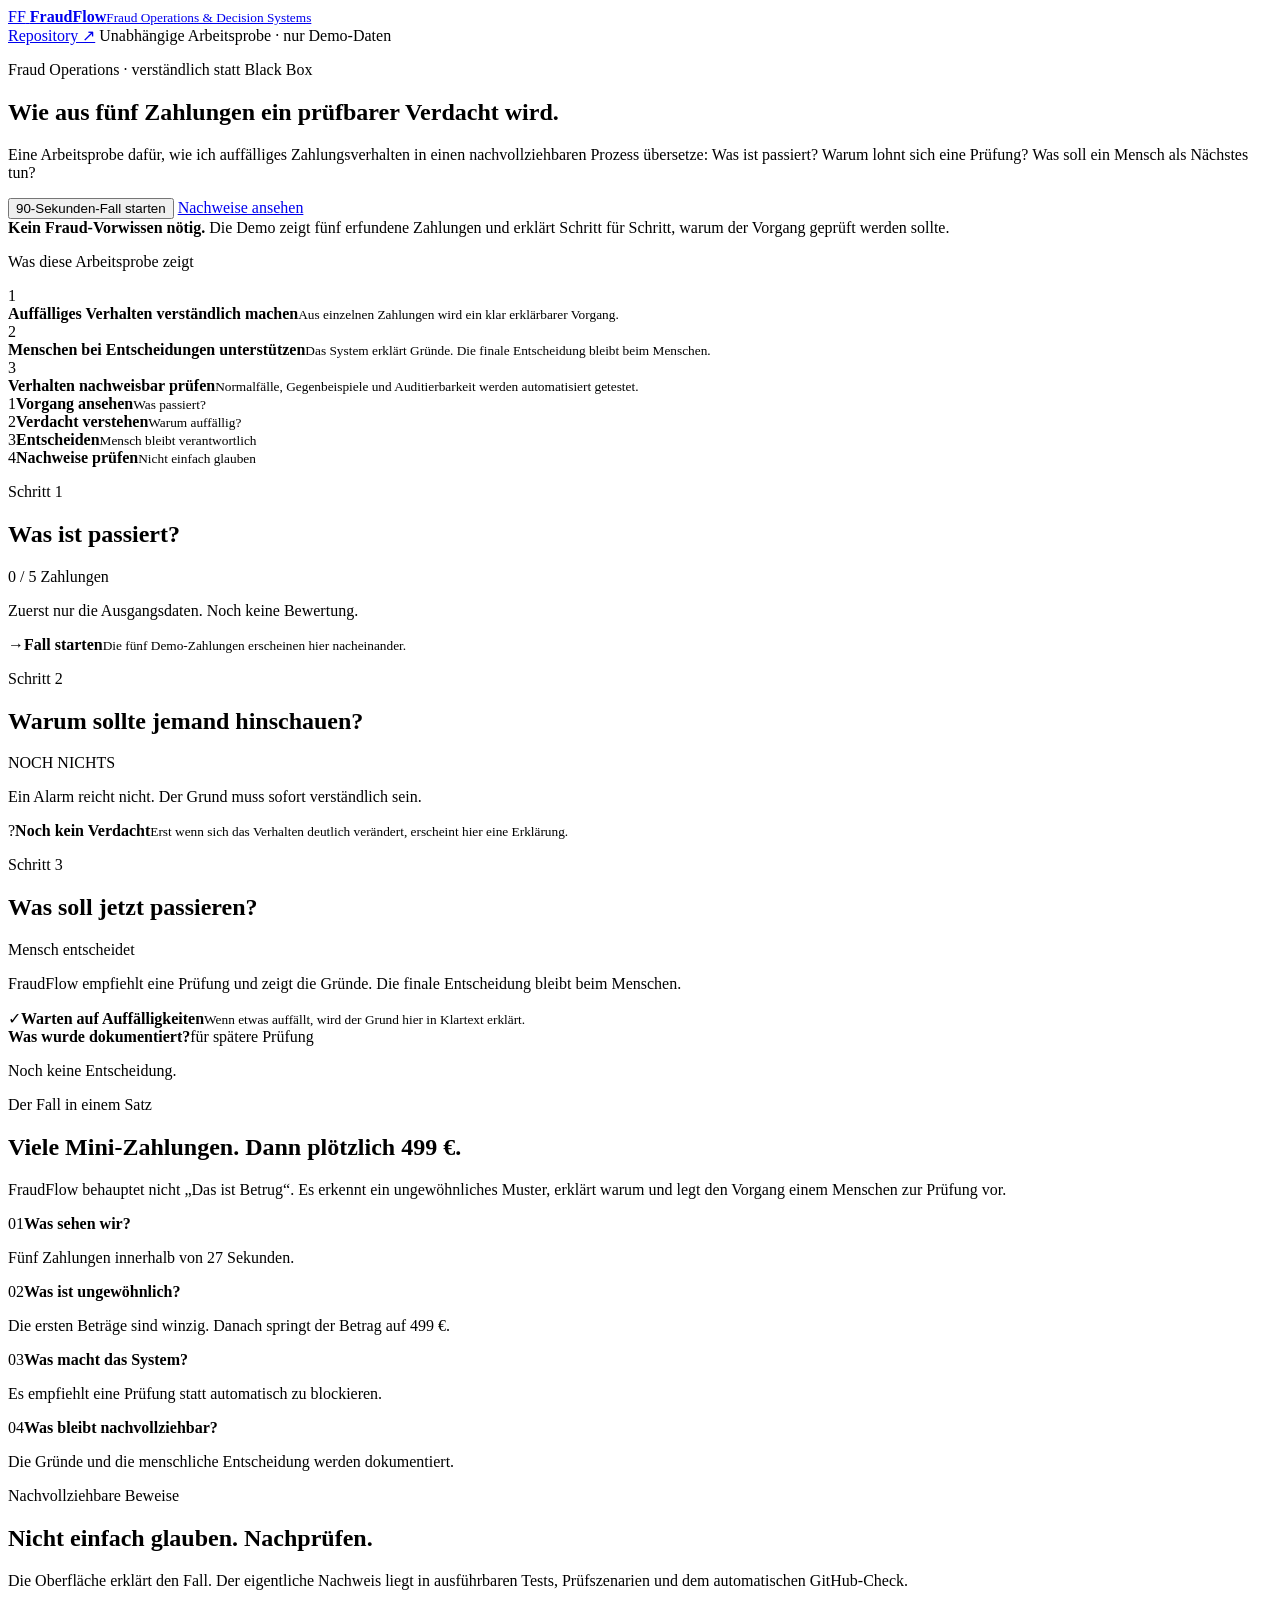
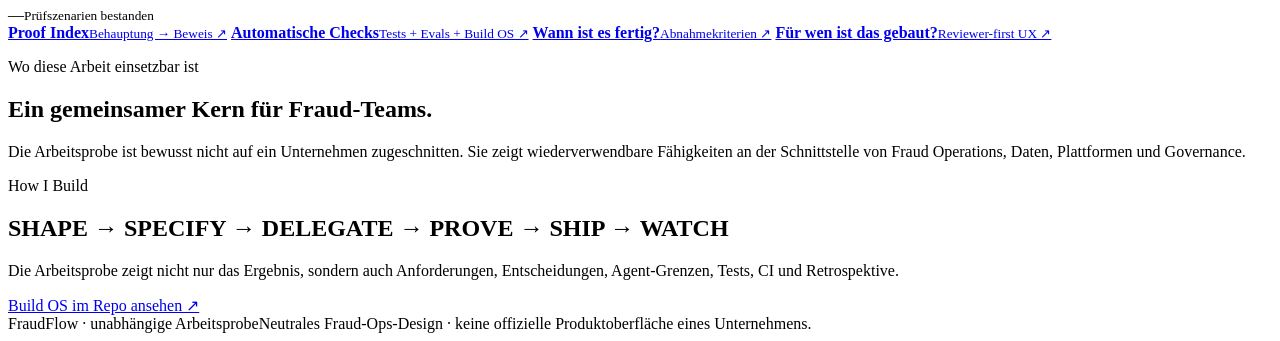
==== commit a927ed06: "refactor: make FraudFlow company-neutral and reusable" ====
--- a/frontend/index.html
+++ b/frontend/index.html
@@ -3,7 +3,8 @@
 <head>
   <meta charset="utf-8" />
   <meta name="viewport" content="width=device-width, initial-scale=1" />
-  <title>FraudFlow — DKB Arbeitsprobe</title>
+  <title>FraudFlow — Fraud Operations & Decision Systems</title>
+  <meta name="description" content="Explainable fraud operations work sample: suspicious payment patterns, human review, auditability and reproducible proof." />
   <link rel="stylesheet" href="./ui/styles.css" />
 </head>
 <body>
@@ -11,7 +12,7 @@
     <header class="topbar">
       <a class="brand" href="#top" aria-label="FraudFlow Startseite">
         <span class="brand-mark">FF</span>
-        <span><strong>FraudFlow</strong><small>Arbeitsprobe · Junior Tech Analyst Fraud Data & Analytics</small></span>
+        <span><strong>FraudFlow</strong><small>Fraud Operations & Decision Systems</small></span>
       </a>
       <div class="topbar-actions">
         <a class="quiet-link" href="https://github.com/mikelninh/fraudflow-dkb" target="_blank" rel="noreferrer">Repository ↗</a>
@@ -21,9 +22,9 @@
 
     <section class="hero" id="top">
       <div class="hero-copy">
-        <p class="eyebrow">Fraud Data · verständlich statt Black Box</p>
-        <h1>Wie aus fünf Zahlungen ein <span>prüfbarer Betrugsverdacht</span> wird.</h1>
-        <p class="lede">Eine kleine Arbeitsprobe dafür, wie ich einen Fraud-Prozess in ein nachvollziehbares System übersetze: Was ist passiert? Warum ist es auffällig? Was soll ein Mensch als Nächstes tun?</p>
+        <p class="eyebrow">Fraud Operations · verständlich statt Black Box</p>
+        <h1>Wie aus fünf Zahlungen ein <span>prüfbarer Verdacht</span> wird.</h1>
+        <p class="lede">Eine Arbeitsprobe dafür, wie ich auffälliges Zahlungsverhalten in einen nachvollziehbaren Prozess übersetze: Was ist passiert? Warum lohnt sich eine Prüfung? Was soll ein Mensch als Nächstes tun?</p>
         <div class="hero-actions">
           <button class="primary" id="startDemo">90-Sekunden-Fall starten</button>
           <a class="secondary" href="#proof">Nachweise ansehen</a>
@@ -31,10 +32,10 @@
         <div class="hero-note"><strong>Kein Fraud-Vorwissen nötig.</strong> Die Demo zeigt fünf erfundene Zahlungen und erklärt Schritt für Schritt, warum der Vorgang geprüft werden sollte.</div>
       </div>
       <aside class="role-card">
-        <p class="eyebrow">Was ich damit zeigen möchte</p>
-        <div class="role-row"><span>1</span><div><strong>Problem verstanden</strong><small>Ein auffälliger Vorgang muss schnell verständlich werden.</small></div></div>
-        <div class="role-row"><span>2</span><div><strong>Klare Entscheidungshilfe gebaut</strong><small>Das System erklärt Gründe. Ein Mensch entscheidet.</small></div></div>
-        <div class="role-row"><span>3</span><div><strong>Verhalten überprüft</strong><small>Nicht nur ein schöner Demo-Fall: auch Normalfälle und Gegenbeispiele werden getestet.</small></div></div>
+        <p class="eyebrow">Was diese Arbeitsprobe zeigt</p>
+        <div class="role-row"><span>1</span><div><strong>Auffälliges Verhalten verständlich machen</strong><small>Aus einzelnen Zahlungen wird ein klar erklärbarer Vorgang.</small></div></div>
+        <div class="role-row"><span>2</span><div><strong>Menschen bei Entscheidungen unterstützen</strong><small>Das System erklärt Gründe. Die finale Entscheidung bleibt beim Menschen.</small></div></div>
+        <div class="role-row"><span>3</span><div><strong>Verhalten nachweisbar prüfen</strong><small>Normalfälle, Gegenbeispiele und Auditierbarkeit werden automatisiert getestet.</small></div></div>
       </aside>
     </section>
 
@@ -88,12 +89,12 @@
     <section class="explain-section">
       <div>
         <p class="eyebrow">Der Fall in einem Satz</p>
-        <h2>Viele Mini-Zahlungen. Dann plötzlich €499.</h2>
+        <h2>Viele Mini-Zahlungen. Dann plötzlich 499 €.</h2>
         <p class="section-copy">FraudFlow behauptet nicht „Das ist Betrug“. Es erkennt ein ungewöhnliches Muster, erklärt warum und legt den Vorgang einem Menschen zur Prüfung vor.</p>
       </div>
       <div class="question-grid">
         <article><span>01</span><strong>Was sehen wir?</strong><p>Fünf Zahlungen innerhalb von 27 Sekunden.</p></article>
-        <article><span>02</span><strong>Was ist ungewöhnlich?</strong><p>Die ersten Beträge sind winzig. Danach springt der Betrag auf €499.</p></article>
+        <article><span>02</span><strong>Was ist ungewöhnlich?</strong><p>Die ersten Beträge sind winzig. Danach springt der Betrag auf 499 €.</p></article>
         <article><span>03</span><strong>Was macht das System?</strong><p>Es empfiehlt eine Prüfung statt automatisch zu blockieren.</p></article>
         <article><span>04</span><strong>Was bleibt nachvollziehbar?</strong><p>Die Gründe und die menschliche Entscheidung werden dokumentiert.</p></article>
       </div>
@@ -121,9 +122,9 @@
 
     <section class="role-map-section">
       <div class="proof-intro">
-        <p class="eyebrow">Für Hiring Manager & Engineers</p>
-        <h2>Wie passt das zur DKB-Rolle?</h2>
-        <p>Hier wird die Stellenanforderung jeweils mit einem konkreten, anklickbaren Nachweis aus dem Repository verbunden.</p>
+        <p class="eyebrow">Wo diese Arbeit einsetzbar ist</p>
+        <h2>Ein gemeinsamer Kern für Fraud-Teams.</h2>
+        <p>Die Arbeitsprobe ist bewusst nicht auf ein Unternehmen zugeschnitten. Sie zeigt wiederverwendbare Fähigkeiten an der Schnittstelle von Fraud Operations, Daten, Plattformen und Governance.</p>
       </div>
       <div class="role-map" id="roleMap"></div>
     </section>
@@ -135,7 +136,7 @@
       <a href="https://github.com/mikelninh/fraudflow-dkb/tree/main/.ai-build" target="_blank" rel="noreferrer">Build OS im Repo ansehen ↗</a>
     </section>
 
-    <footer><span>FraudFlow · unabhängige Arbeitsprobe</span><span>DKB-inspirierte Farbwelt, keine offizielle DKB-Produktoberfläche.</span></footer>
+    <footer><span>FraudFlow · unabhängige Arbeitsprobe</span><span>Neutrales Fraud-Ops-Design · keine offizielle Produktoberfläche eines Unternehmens.</span></footer>
   </main>
   <script src="./ui/app.js" defer></script>
 </body>
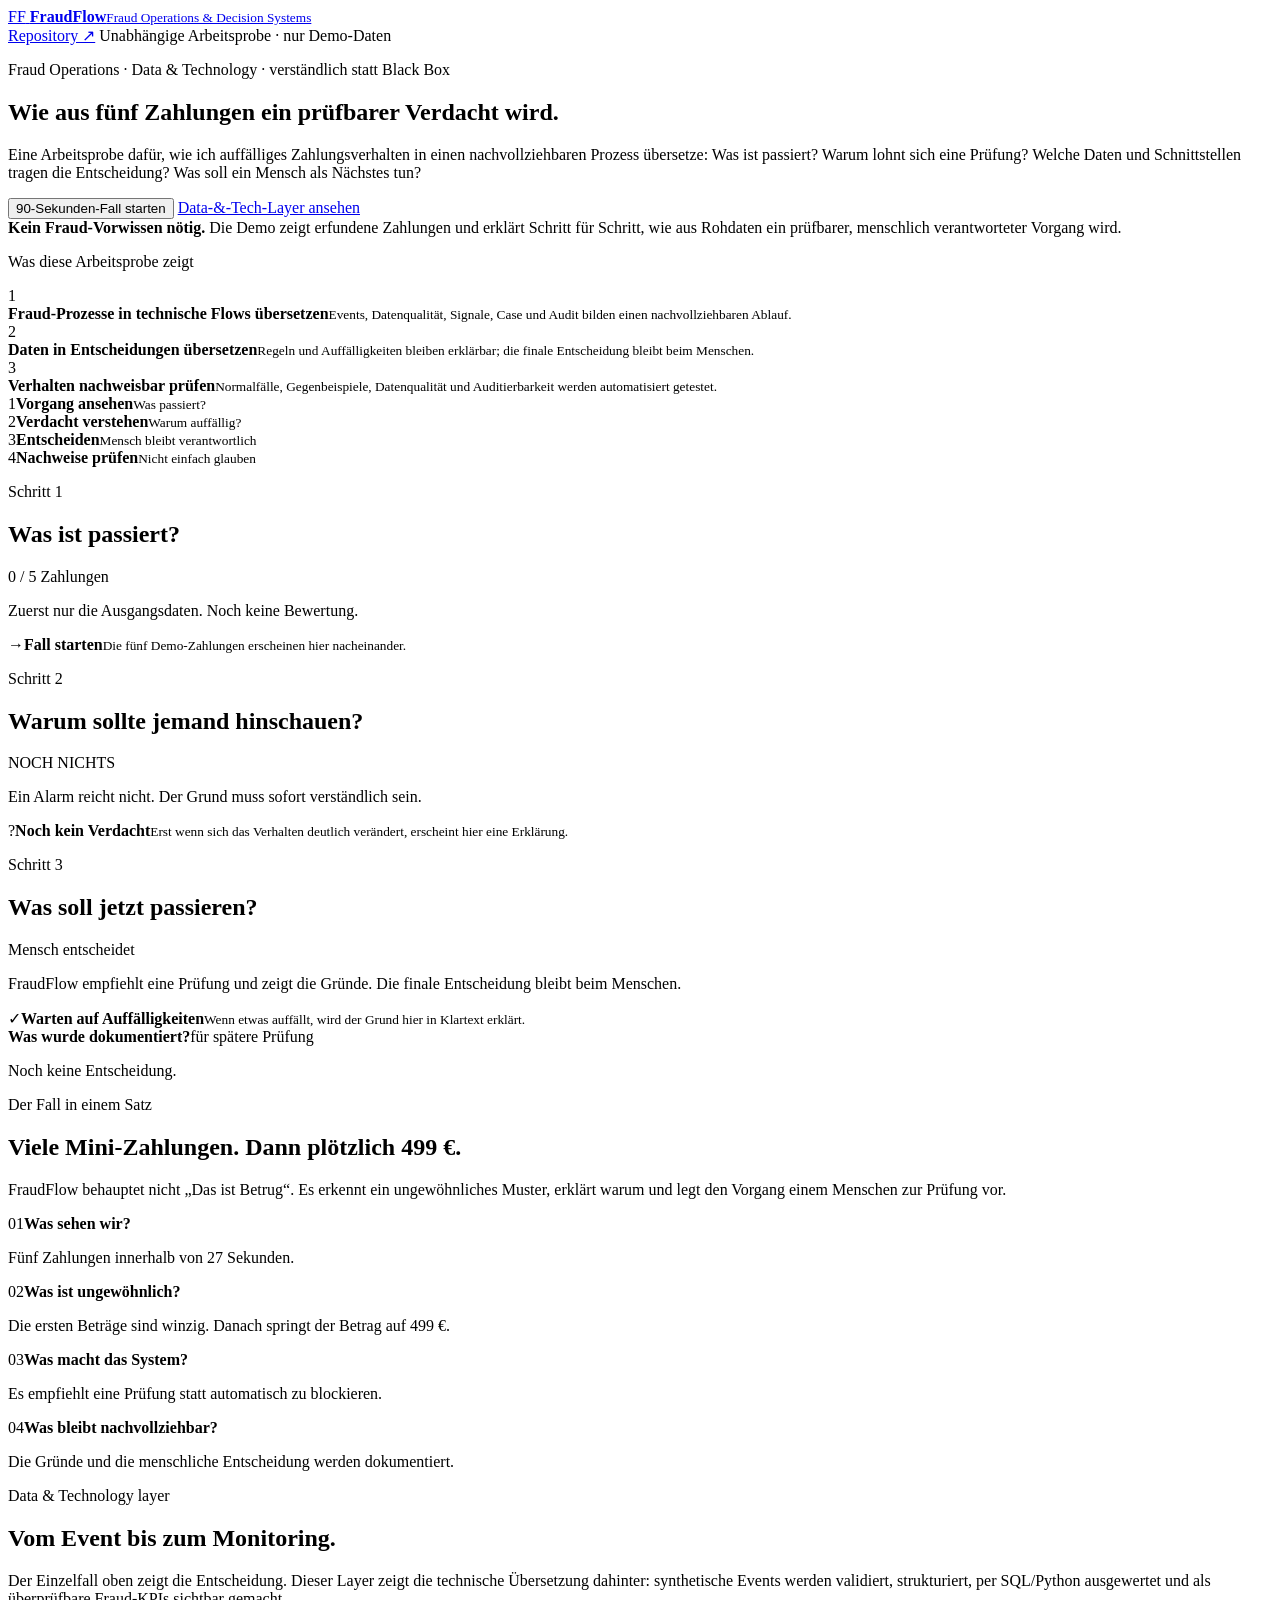
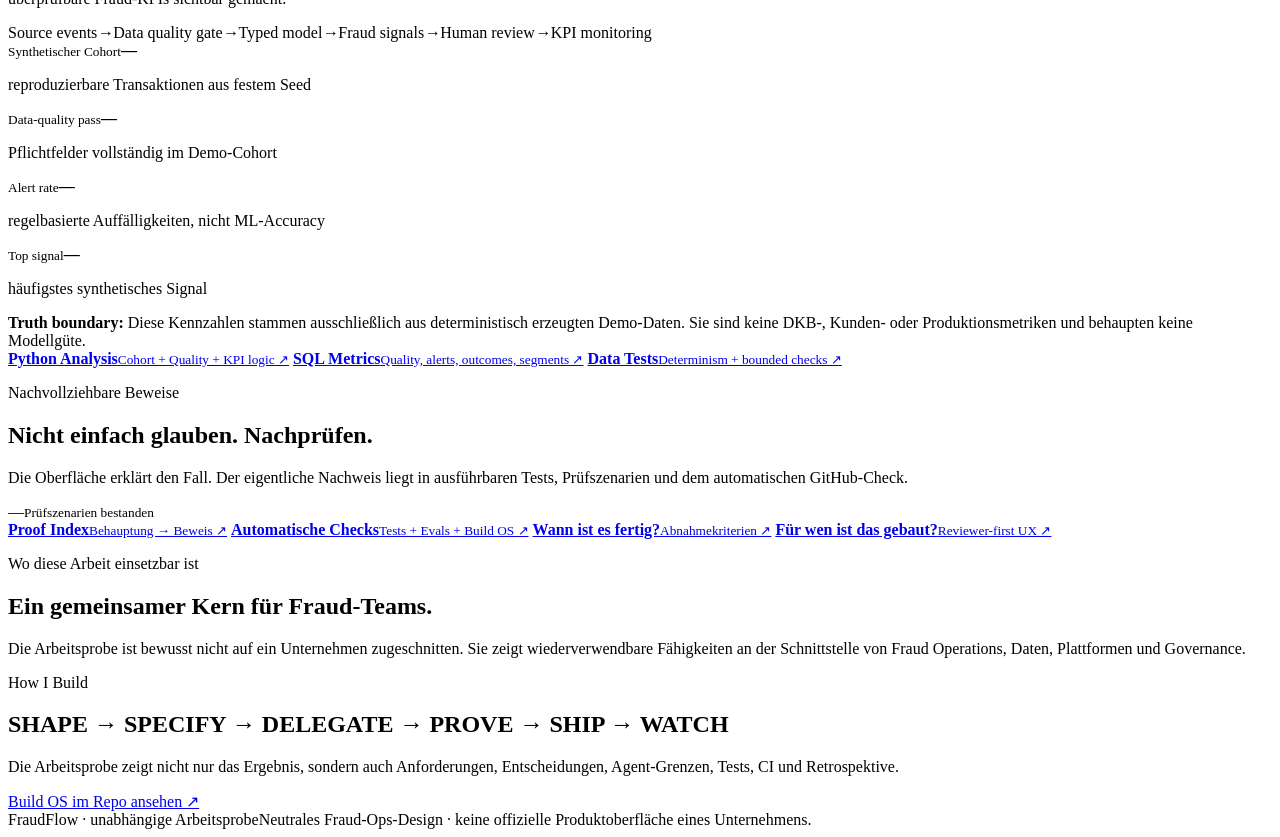
==== commit fb03e1c7: "Add reviewer-first data technology proof layer" ====
--- a/frontend/index.html
+++ b/frontend/index.html
@@ -4,7 +4,7 @@
   <meta charset="utf-8" />
   <meta name="viewport" content="width=device-width, initial-scale=1" />
   <title>FraudFlow — Fraud Operations & Decision Systems</title>
-  <meta name="description" content="Explainable fraud operations work sample: suspicious payment patterns, human review, auditability and reproducible proof." />
+  <meta name="description" content="Explainable fraud operations work sample: suspicious payment patterns, data quality, human review, auditability and reproducible proof." />
   <link rel="stylesheet" href="./ui/styles.css" />
 </head>
 <body>
@@ -22,20 +22,20 @@
 
     <section class="hero" id="top">
       <div class="hero-copy">
-        <p class="eyebrow">Fraud Operations · verständlich statt Black Box</p>
+        <p class="eyebrow">Fraud Operations · Data & Technology · verständlich statt Black Box</p>
         <h1>Wie aus fünf Zahlungen ein <span>prüfbarer Verdacht</span> wird.</h1>
-        <p class="lede">Eine Arbeitsprobe dafür, wie ich auffälliges Zahlungsverhalten in einen nachvollziehbaren Prozess übersetze: Was ist passiert? Warum lohnt sich eine Prüfung? Was soll ein Mensch als Nächstes tun?</p>
+        <p class="lede">Eine Arbeitsprobe dafür, wie ich auffälliges Zahlungsverhalten in einen nachvollziehbaren Prozess übersetze: Was ist passiert? Warum lohnt sich eine Prüfung? Welche Daten und Schnittstellen tragen die Entscheidung? Was soll ein Mensch als Nächstes tun?</p>
         <div class="hero-actions">
           <button class="primary" id="startDemo">90-Sekunden-Fall starten</button>
-          <a class="secondary" href="#proof">Nachweise ansehen</a>
+          <a class="secondary" href="#data-tech">Data-&-Tech-Layer ansehen</a>
         </div>
-        <div class="hero-note"><strong>Kein Fraud-Vorwissen nötig.</strong> Die Demo zeigt fünf erfundene Zahlungen und erklärt Schritt für Schritt, warum der Vorgang geprüft werden sollte.</div>
+        <div class="hero-note"><strong>Kein Fraud-Vorwissen nötig.</strong> Die Demo zeigt erfundene Zahlungen und erklärt Schritt für Schritt, wie aus Rohdaten ein prüfbarer, menschlich verantworteter Vorgang wird.</div>
       </div>
       <aside class="role-card">
         <p class="eyebrow">Was diese Arbeitsprobe zeigt</p>
-        <div class="role-row"><span>1</span><div><strong>Auffälliges Verhalten verständlich machen</strong><small>Aus einzelnen Zahlungen wird ein klar erklärbarer Vorgang.</small></div></div>
-        <div class="role-row"><span>2</span><div><strong>Menschen bei Entscheidungen unterstützen</strong><small>Das System erklärt Gründe. Die finale Entscheidung bleibt beim Menschen.</small></div></div>
-        <div class="role-row"><span>3</span><div><strong>Verhalten nachweisbar prüfen</strong><small>Normalfälle, Gegenbeispiele und Auditierbarkeit werden automatisiert getestet.</small></div></div>
+        <div class="role-row"><span>1</span><div><strong>Fraud-Prozesse in technische Flows übersetzen</strong><small>Events, Datenqualität, Signale, Case und Audit bilden einen nachvollziehbaren Ablauf.</small></div></div>
+        <div class="role-row"><span>2</span><div><strong>Daten in Entscheidungen übersetzen</strong><small>Regeln und Auffälligkeiten bleiben erklärbar; die finale Entscheidung bleibt beim Menschen.</small></div></div>
+        <div class="role-row"><span>3</span><div><strong>Verhalten nachweisbar prüfen</strong><small>Normalfälle, Gegenbeispiele, Datenqualität und Auditierbarkeit werden automatisiert getestet.</small></div></div>
       </aside>
     </section>
 
@@ -100,6 +100,29 @@
       </div>
     </section>
 
+    <section class="data-tech-section" id="data-tech">
+      <div class="proof-intro">
+        <p class="eyebrow">Data & Technology layer</p>
+        <h2>Vom Event bis zum Monitoring.</h2>
+        <p>Der Einzelfall oben zeigt die Entscheidung. Dieser Layer zeigt die technische Übersetzung dahinter: synthetische Events werden validiert, strukturiert, per SQL/Python ausgewertet und als überprüfbare Fraud-KPIs sichtbar gemacht.</p>
+      </div>
+      <div class="data-flow" aria-label="Datenfluss">
+        <span>Source events</span><i>→</i><span>Data quality gate</span><i>→</i><span>Typed model</span><i>→</i><span>Fraud signals</span><i>→</i><span>Human review</span><i>→</i><span>KPI monitoring</span>
+      </div>
+      <div class="data-tech-grid">
+        <article><small>Synthetischer Cohort</small><strong id="dtTransactions">—</strong><p>reproduzierbare Transaktionen aus festem Seed</p></article>
+        <article><small>Data-quality pass</small><strong id="dtQuality">—</strong><p>Pflichtfelder vollständig im Demo-Cohort</p></article>
+        <article><small>Alert rate</small><strong id="dtAlertRate">—</strong><p>regelbasierte Auffälligkeiten, nicht ML-Accuracy</p></article>
+        <article><small>Top signal</small><strong id="dtTopSignal">—</strong><p id="dtTopSignalSub">häufigstes synthetisches Signal</p></article>
+      </div>
+      <div class="data-tech-note"><strong>Truth boundary:</strong> Diese Kennzahlen stammen ausschließlich aus deterministisch erzeugten Demo-Daten. Sie sind keine DKB-, Kunden- oder Produktionsmetriken und behaupten keine Modellgüte.</div>
+      <div class="proof-links compact-links">
+        <a href="https://github.com/mikelninh/fraudflow-dkb/blob/main/analysis/data_tech_lab.py" target="_blank" rel="noreferrer"><strong>Python Analysis</strong><small>Cohort + Quality + KPI logic ↗</small></a>
+        <a href="https://github.com/mikelninh/fraudflow-dkb/blob/main/analysis/fraud_metrics.sql" target="_blank" rel="noreferrer"><strong>SQL Metrics</strong><small>Quality, alerts, outcomes, segments ↗</small></a>
+        <a href="https://github.com/mikelninh/fraudflow-dkb/blob/main/tests/test_data_tech_analysis.py" target="_blank" rel="noreferrer"><strong>Data Tests</strong><small>Determinism + bounded checks ↗</small></a>
+      </div>
+    </section>
+
     <section class="proof-section" id="proof">
       <div class="proof-intro">
         <p class="eyebrow">Nachvollziehbare Beweise</p>
